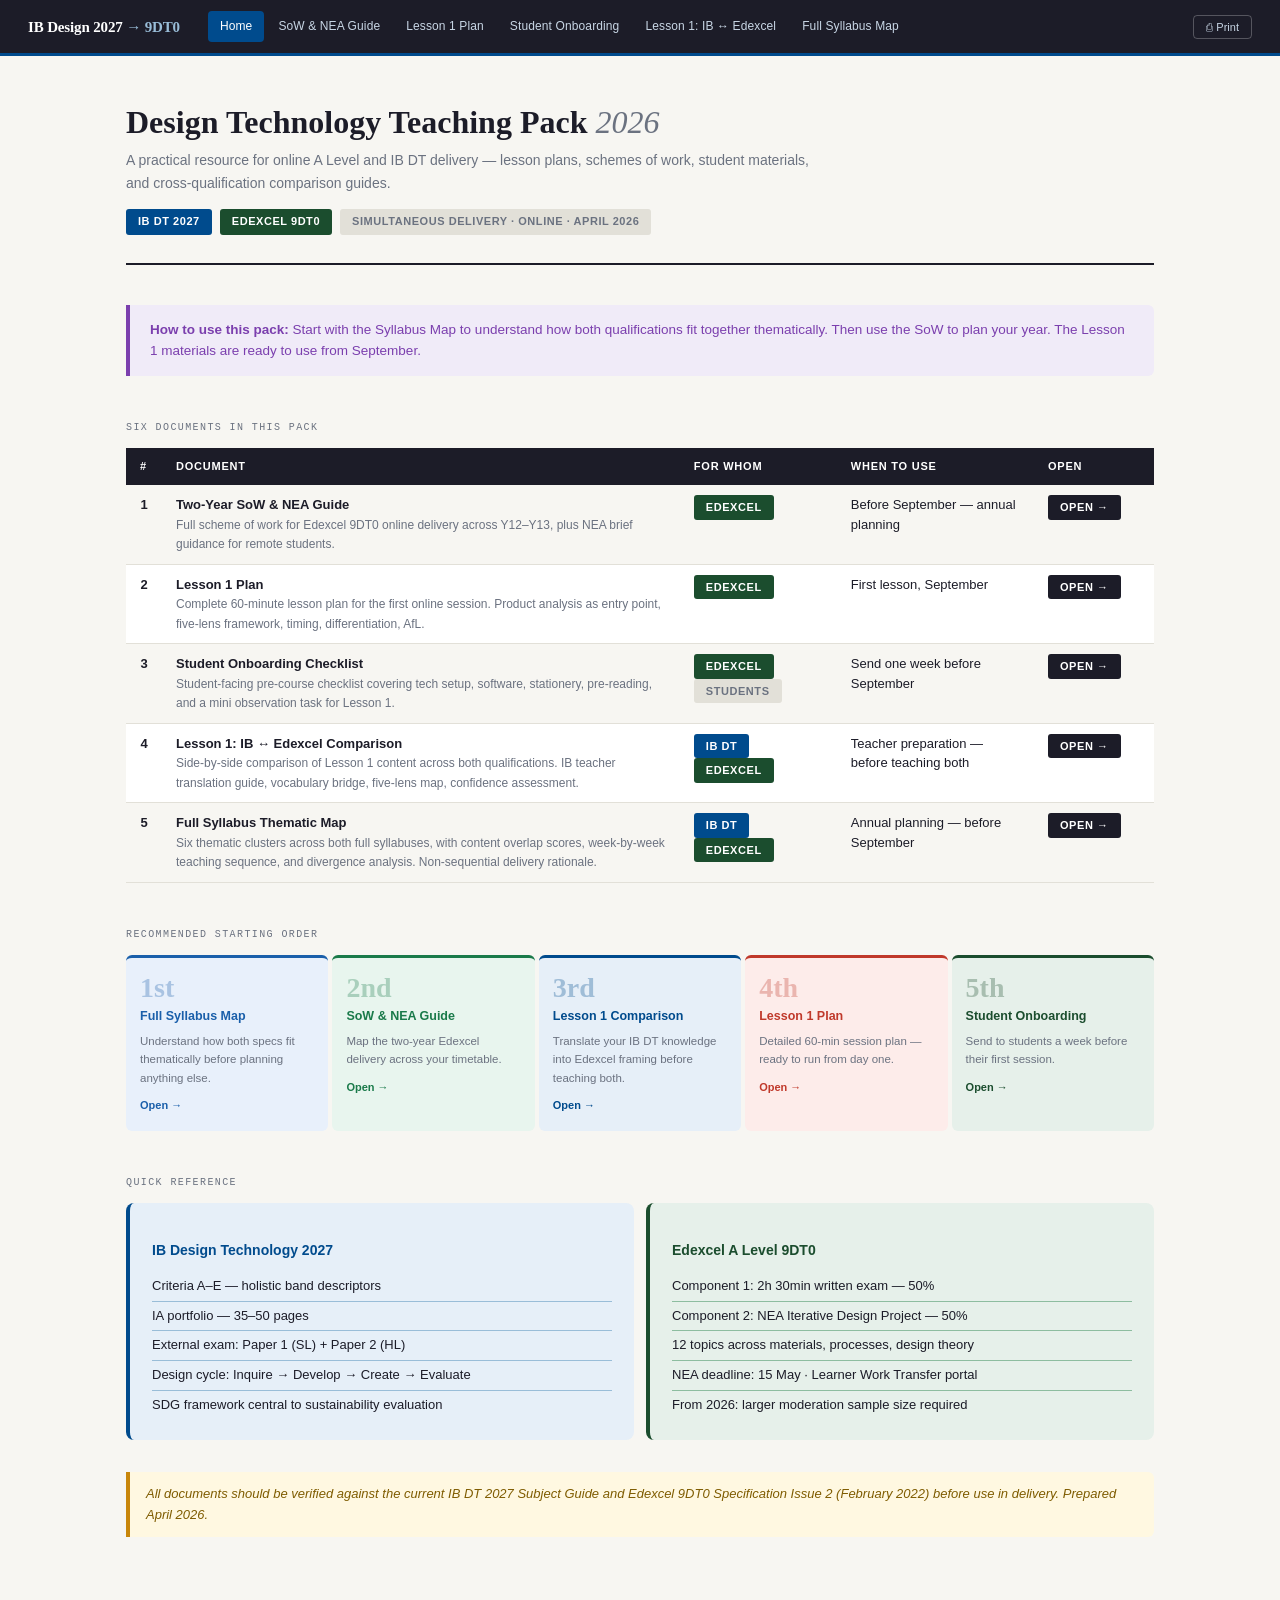
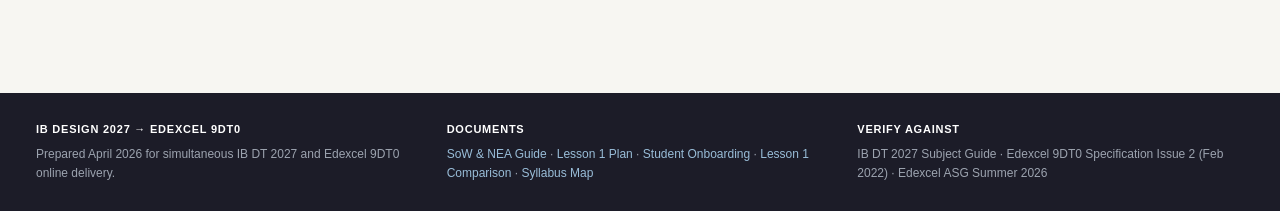
==== index.html @ 012bbffe "Add files via upload" ====
<!DOCTYPE html>
<html lang="en">
<head>
<meta charset="UTF-8">
<meta name="viewport" content="width=device-width, initial-scale=1.0">
<title>IB Design 2027 → Edexcel 9DT0 — Home</title>
<link rel="stylesheet" href="style.css">
</head>
<body>
<script src="nav.js"></script>

<div class="page">

  <div class="masthead">
    <h1>Design Technology Teaching Pack <em>2026</em></h1>
    <p class="sub">A practical resource for online A Level and IB DT delivery — lesson plans, schemes of work, student materials, and cross-qualification comparison guides.</p>
    <div class="masthead-badges">
      <span class="badge badge-ib">IB DT 2027</span>
      <span class="badge badge-edx">Edexcel 9DT0</span>
      <span class="badge badge-muted">Simultaneous delivery · Online · April 2026</span>
    </div>
  </div>

  <div class="intro-strip">
    <strong>How to use this pack:</strong> Start with the Syllabus Map to understand how both qualifications fit together thematically. Then use the SoW to plan your year. The Lesson 1 materials are ready to use from September.
  </div>

  <!-- Cards -->
  <div class="section-label">Six documents in this pack</div>

  <table>
    <thead>
      <tr>
        <th style="width:36px">#</th>
        <th>Document</th>
        <th>For whom</th>
        <th>When to use</th>
        <th style="width:120px">Open</th>
      </tr>
    </thead>
    <tbody>
      <tr>
        <td class="center"><strong>1</strong></td>
        <td>
          <strong>Two-Year SoW & NEA Guide</strong><br>
          <span style="font-size:12px;color:var(--muted)">Full scheme of work for Edexcel 9DT0 online delivery across Y12–Y13, plus NEA brief guidance for remote students.</span>
        </td>
        <td><span class="badge badge-edx">Edexcel</span></td>
        <td>Before September — annual planning</td>
        <td><a href="sow.html" class="badge badge-ink" style="text-decoration:none;">Open →</a></td>
      </tr>
      <tr>
        <td class="center"><strong>2</strong></td>
        <td>
          <strong>Lesson 1 Plan</strong><br>
          <span style="font-size:12px;color:var(--muted)">Complete 60-minute lesson plan for the first online session. Product analysis as entry point, five-lens framework, timing, differentiation, AfL.</span>
        </td>
        <td><span class="badge badge-edx">Edexcel</span></td>
        <td>First lesson, September</td>
        <td><a href="lesson1.html" class="badge badge-ink" style="text-decoration:none;">Open →</a></td>
      </tr>
      <tr>
        <td class="center"><strong>3</strong></td>
        <td>
          <strong>Student Onboarding Checklist</strong><br>
          <span style="font-size:12px;color:var(--muted)">Student-facing pre-course checklist covering tech setup, software, stationery, pre-reading, and a mini observation task for Lesson 1.</span>
        </td>
        <td><span class="badge badge-edx">Edexcel</span> <span class="badge badge-muted">Students</span></td>
        <td>Send one week before September</td>
        <td><a href="onboarding.html" class="badge badge-ink" style="text-decoration:none;">Open →</a></td>
      </tr>
      <tr>
        <td class="center"><strong>4</strong></td>
        <td>
          <strong>Lesson 1: IB ↔ Edexcel Comparison</strong><br>
          <span style="font-size:12px;color:var(--muted)">Side-by-side comparison of Lesson 1 content across both qualifications. IB teacher translation guide, vocabulary bridge, five-lens map, confidence assessment.</span>
        </td>
        <td><span class="badge badge-ib">IB DT</span> <span class="badge badge-edx">Edexcel</span></td>
        <td>Teacher preparation — before teaching both</td>
        <td><a href="lesson1-comparison.html" class="badge badge-ink" style="text-decoration:none;">Open →</a></td>
      </tr>
      <tr>
        <td class="center"><strong>5</strong></td>
        <td>
          <strong>Full Syllabus Thematic Map</strong><br>
          <span style="font-size:12px;color:var(--muted)">Six thematic clusters across both full syllabuses, with content overlap scores, week-by-week teaching sequence, and divergence analysis. Non-sequential delivery rationale.</span>
        </td>
        <td><span class="badge badge-ib">IB DT</span> <span class="badge badge-edx">Edexcel</span></td>
        <td>Annual planning — before September</td>
        <td><a href="syllabus-map.html" class="badge badge-ink" style="text-decoration:none;">Open →</a></td>
      </tr>
    </tbody>
  </table>

  <!-- Recommended reading order -->
  <div class="section-label">Recommended starting order</div>

  <div style="display:grid; grid-template-columns: repeat(5,1fr); gap:4px; margin-bottom:32px;">
    <div style="background:var(--c5s); border-radius:6px; padding:16px 14px; border-top:3px solid var(--c5);">
      <div style="font-family:var(--serif); font-size:28px; font-weight:700; color:var(--c5); opacity:0.3; line-height:1;">1st</div>
      <div style="font-size:12.5px; font-weight:700; margin:4px 0 6px; color:var(--c5);">Full Syllabus Map</div>
      <div style="font-size:11.5px; color:var(--muted);">Understand how both specs fit thematically before planning anything else.</div>
      <a href="syllabus-map.html" style="display:inline-block; margin-top:10px; font-size:11px; font-weight:700; color:var(--c5); text-decoration:none;">Open →</a>
    </div>
    <div style="background:var(--c3s); border-radius:6px; padding:16px 14px; border-top:3px solid var(--c3);">
      <div style="font-family:var(--serif); font-size:28px; font-weight:700; color:var(--c3); opacity:0.3; line-height:1;">2nd</div>
      <div style="font-size:12.5px; font-weight:700; margin:4px 0 6px; color:var(--c3);">SoW & NEA Guide</div>
      <div style="font-size:11.5px; color:var(--muted);">Map the two-year Edexcel delivery across your timetable.</div>
      <a href="sow.html" style="display:inline-block; margin-top:10px; font-size:11px; font-weight:700; color:var(--c3); text-decoration:none;">Open →</a>
    </div>
    <div style="background:var(--ib-soft); border-radius:6px; padding:16px 14px; border-top:3px solid var(--ib);">
      <div style="font-family:var(--serif); font-size:28px; font-weight:700; color:var(--ib); opacity:0.3; line-height:1;">3rd</div>
      <div style="font-size:12.5px; font-weight:700; margin:4px 0 6px; color:var(--ib);">Lesson 1 Comparison</div>
      <div style="font-size:11.5px; color:var(--muted);">Translate your IB DT knowledge into Edexcel framing before teaching both.</div>
      <a href="lesson1-comparison.html" style="display:inline-block; margin-top:10px; font-size:11px; font-weight:700; color:var(--ib); text-decoration:none;">Open →</a>
    </div>
    <div style="background:var(--c1s); border-radius:6px; padding:16px 14px; border-top:3px solid var(--c1);">
      <div style="font-family:var(--serif); font-size:28px; font-weight:700; color:var(--c1); opacity:0.3; line-height:1;">4th</div>
      <div style="font-size:12.5px; font-weight:700; margin:4px 0 6px; color:var(--c1);">Lesson 1 Plan</div>
      <div style="font-size:11.5px; color:var(--muted);">Detailed 60-min session plan — ready to run from day one.</div>
      <a href="lesson1.html" style="display:inline-block; margin-top:10px; font-size:11px; font-weight:700; color:var(--c1); text-decoration:none;">Open →</a>
    </div>
    <div style="background:var(--edx-soft); border-radius:6px; padding:16px 14px; border-top:3px solid var(--edx);">
      <div style="font-family:var(--serif); font-size:28px; font-weight:700; color:var(--edx); opacity:0.3; line-height:1;">5th</div>
      <div style="font-size:12.5px; font-weight:700; margin:4px 0 6px; color:var(--edx);">Student Onboarding</div>
      <div style="font-size:11.5px; color:var(--muted);">Send to students a week before their first session.</div>
      <a href="onboarding.html" style="display:inline-block; margin-top:10px; font-size:11px; font-weight:700; color:var(--edx); text-decoration:none;">Open →</a>
    </div>
  </div>

  <!-- Key facts -->
  <div class="section-label">Quick reference</div>
  <div style="display:grid; grid-template-columns:1fr 1fr; gap:12px; margin-bottom:32px;">
    <div style="background:var(--ib-soft); border-radius:8px; padding:20px 22px; border-left:4px solid var(--ib);">
      <h4 style="color:var(--ib); margin-bottom:10px; font-size:14px;">IB Design Technology 2027</h4>
      <ul style="list-style:none; font-size:13px;">
        <li style="padding:4px 0; border-bottom:1px solid var(--ib-mid);">Criteria A–E — holistic band descriptors</li>
        <li style="padding:4px 0; border-bottom:1px solid var(--ib-mid);">IA portfolio — 35–50 pages</li>
        <li style="padding:4px 0; border-bottom:1px solid var(--ib-mid);">External exam: Paper 1 (SL) + Paper 2 (HL)</li>
        <li style="padding:4px 0; border-bottom:1px solid var(--ib-mid);">Design cycle: Inquire → Develop → Create → Evaluate</li>
        <li style="padding:4px 0;">SDG framework central to sustainability evaluation</li>
      </ul>
    </div>
    <div style="background:var(--edx-soft); border-radius:8px; padding:20px 22px; border-left:4px solid var(--edx);">
      <h4 style="color:var(--edx); margin-bottom:10px; font-size:14px;">Edexcel A Level 9DT0</h4>
      <ul style="list-style:none; font-size:13px;">
        <li style="padding:4px 0; border-bottom:1px solid var(--edx-mid);">Component 1: 2h 30min written exam — 50%</li>
        <li style="padding:4px 0; border-bottom:1px solid var(--edx-mid);">Component 2: NEA Iterative Design Project — 50%</li>
        <li style="padding:4px 0; border-bottom:1px solid var(--edx-mid);">12 topics across materials, processes, design theory</li>
        <li style="padding:4px 0; border-bottom:1px solid var(--edx-mid);">NEA deadline: 15 May · Learner Work Transfer portal</li>
        <li style="padding:4px 0;">From 2026: larger moderation sample size required</li>
      </ul>
    </div>
  </div>

  <div class="note">All documents should be verified against the current IB DT 2027 Subject Guide and Edexcel 9DT0 Specification Issue 2 (February 2022) before use in delivery. Prepared April 2026.</div>

</div>

<footer class="site-footer">
  <div><strong>IB Design 2027 → Edexcel 9DT0</strong>Prepared April 2026 for simultaneous IB DT 2027 and Edexcel 9DT0 online delivery.</div>
  <div><strong>Documents</strong><a href="sow.html">SoW & NEA Guide</a> · <a href="lesson1.html">Lesson 1 Plan</a> · <a href="onboarding.html">Student Onboarding</a> · <a href="lesson1-comparison.html">Lesson 1 Comparison</a> · <a href="syllabus-map.html">Syllabus Map</a></div>
  <div><strong>Verify against</strong>IB DT 2027 Subject Guide · Edexcel 9DT0 Specification Issue 2 (Feb 2022) · Edexcel ASG Summer 2026</div>
</footer>

</body>
</html>
---- style.css ----
/* ── Reset & base ── */
*, *::before, *::after { box-sizing: border-box; margin: 0; padding: 0; }

:root {
  --bg:         #F7F6F2;
  --white:      #FFFFFF;
  --ink:        #1C1C28;
  --muted:      #6B7280;
  --rule:       #E2E0D8;
  --ib:         #004B8D;
  --ib-soft:    #E6EFF8;
  --ib-mid:     #99BDD8;
  --edx:        #1B4D2E;
  --edx-soft:   #E6F0EA;
  --edx-mid:    #8DBDA0;
  --c1:         #C0392B;  --c1s: #FDECEA;
  --c2:         #7B3FAE;  --c2s: #F3EEF9;
  --c3:         #1A7A4A;  --c3s: #E8F5EE;
  --c4:         #C8680A;  --c4s: #FEF3E6;
  --c5:         #1A5FAA;  --c5s: #E8F0FB;
  --c6:         #4A4A6A;  --c6s: #EEEEF4;
  --gold:       #C8860A;
  --nav-h:      56px;
  --serif:      Georgia, 'Times New Roman', serif;
  --sans:       -apple-system, BlinkMacSystemFont, 'Segoe UI', Helvetica, Arial, sans-serif;
  --mono:       'Courier New', Courier, monospace;
}

html { scroll-behavior: smooth; }

body {
  font-family: var(--sans);
  background: var(--bg);
  color: var(--ink);
  font-size: 14px;
  line-height: 1.6;
  padding-top: var(--nav-h);
}

/* ── Nav ── */
.site-nav {
  position: fixed;
  top: 0; left: 0; right: 0;
  height: var(--nav-h);
  background: var(--ink);
  z-index: 100;
  display: flex;
  align-items: center;
  padding: 0 28px;
  gap: 0;
  border-bottom: 3px solid var(--ib);
}
.nav-brand {
  font-family: var(--serif);
  font-size: 15px;
  font-weight: 700;
  color: #fff;
  text-decoration: none;
  white-space: nowrap;
  margin-right: 28px;
  letter-spacing: -0.01em;
}
.nav-brand span { color: var(--ib-mid); }
.nav-links {
  display: flex;
  gap: 2px;
  overflow-x: auto;
  scrollbar-width: none;
  flex: 1;
}
.nav-links::-webkit-scrollbar { display: none; }
.nav-links a {
  color: #C8D6E5;
  text-decoration: none;
  font-size: 12px;
  font-weight: 500;
  padding: 6px 12px;
  border-radius: 4px;
  white-space: nowrap;
  transition: background 0.15s, color 0.15s;
  letter-spacing: 0.01em;
}
.nav-links a:hover { background: rgba(255,255,255,0.1); color: #fff; }
.nav-links a.active { background: var(--ib); color: #fff; }
.nav-print {
  margin-left: auto;
  padding-left: 16px;
  flex-shrink: 0;
}
.nav-print button {
  background: none;
  border: 1px solid rgba(255,255,255,0.25);
  color: #C8D6E5;
  font-size: 11px;
  padding: 5px 12px;
  border-radius: 4px;
  cursor: pointer;
  font-family: var(--sans);
  transition: all 0.15s;
}
.nav-print button:hover { border-color: #fff; color: #fff; }

/* ── Page shell ── */
.page { max-width: 1100px; margin: 0 auto; padding: 48px 36px 80px; }
.page-wide { max-width: 1200px; margin: 0 auto; padding: 48px 36px 80px; }

/* ── Masthead ── */
.masthead { margin-bottom: 40px; padding-bottom: 28px; border-bottom: 2.5px solid var(--ink); }
.masthead h1 {
  font-family: var(--serif);
  font-size: 32px;
  font-weight: 700;
  line-height: 1.15;
  color: var(--ink);
  margin-bottom: 8px;
}
.masthead h1 em { font-style: italic; color: var(--muted); font-weight: normal; }
.masthead .sub {
  font-size: 14px;
  color: var(--muted);
  margin-bottom: 14px;
  max-width: 700px;
}
.masthead-badges { display: flex; gap: 8px; flex-wrap: wrap; align-items: center; }
.badge {
  display: inline-block;
  padding: 4px 12px;
  border-radius: 3px;
  font-size: 11px;
  font-weight: 700;
  letter-spacing: 0.05em;
  text-transform: uppercase;
}
.badge-ib  { background: var(--ib);  color: #fff; }
.badge-edx { background: var(--edx); color: #fff; }
.badge-ink { background: var(--ink); color: #fff; }
.badge-muted { background: var(--rule); color: var(--muted); }
.badge-c1 { background: var(--c1); color: #fff; }
.badge-c2 { background: var(--c2); color: #fff; }
.badge-c3 { background: var(--c3); color: #fff; }
.badge-c4 { background: var(--c4); color: #fff; }
.badge-c5 { background: var(--c5); color: #fff; }
.badge-c6 { background: var(--c6); color: #fff; }

/* ── Section labels ── */
.section-label {
  font-family: var(--mono);
  font-size: 10px;
  letter-spacing: 0.14em;
  text-transform: uppercase;
  color: var(--muted);
  margin-bottom: 12px;
  margin-top: 44px;
}

/* ── Headings ── */
h2 { font-family: var(--serif); font-size: 24px; font-weight: 700; color: var(--ink); margin: 36px 0 12px; line-height: 1.2; }
h3 { font-size: 17px; font-weight: 700; color: var(--ib); margin: 24px 0 8px; }
h4 { font-size: 14px; font-weight: 700; color: var(--ink); margin: 16px 0 6px; }

/* ── Body text ── */
p { margin-bottom: 12px; font-size: 14px; line-height: 1.65; }
p:last-child { margin-bottom: 0; }

/* ── Note blocks ── */
.note {
  border-left: 4px solid var(--gold);
  background: #FFF8E1;
  padding: 12px 16px;
  border-radius: 0 6px 6px 0;
  font-size: 13px;
  font-style: italic;
  color: #7F5C00;
  margin: 16px 0;
}
.note-ib  { border-color: var(--ib);  background: var(--ib-soft);  color: var(--ib);  font-style: normal; font-size: 12.5px; padding: 10px 14px; border-radius: 0 4px 4px 0; }
.note-edx { border-color: var(--edx); background: var(--edx-soft); color: var(--edx); font-style: normal; font-size: 12.5px; padding: 10px 14px; border-radius: 0 4px 4px 0; }

/* ── Intro strip ── */
.intro-strip {
  background: #F0EBF8;
  border-left: 4px solid var(--c2);
  padding: 14px 20px;
  border-radius: 0 6px 6px 0;
  margin-bottom: 32px;
  font-size: 13.5px;
  color: var(--c2);
  font-weight: 500;
}

/* ── Tables ── */
.tbl-wrap { overflow-x: auto; margin: 16px 0 24px; border-radius: 6px; }
table { width: 100%; border-collapse: collapse; font-size: 13px; }
thead th {
  background: var(--ink);
  color: #fff;
  padding: 10px 14px;
  text-align: left;
  font-size: 11px;
  font-weight: 700;
  text-transform: uppercase;
  letter-spacing: 0.07em;
  white-space: nowrap;
}
thead th.th-ib  { background: var(--ib); }
thead th.th-edx { background: var(--edx); }
tbody td { padding: 10px 14px; vertical-align: top; border-bottom: 1px solid var(--rule); line-height: 1.5; }
tbody tr:nth-child(even) td { background: var(--white); }
tbody tr:nth-child(odd) td  { background: var(--bg); }
tbody tr:hover td { background: #EFEFEB; }
td.td-ib  { background: var(--ib-soft) !important; }
td.td-edx { background: var(--edx-soft) !important; }
td strong { font-weight: 600; }
td.center { text-align: center; }

/* ── Two-col qual tables ── */
.qual-table { display: grid; grid-template-columns: 1fr 1fr; gap: 3px; margin: 16px 0 24px; }
.qual-col { padding: 16px 18px; }
.qual-col.ib-col  { background: var(--ib-soft); }
.qual-col.edx-col { background: var(--edx-soft); }
.qual-col-header {
  display: inline-block;
  font-size: 10px; font-weight: 700;
  text-transform: uppercase; letter-spacing: 0.08em;
  padding: 3px 10px; border-radius: 3px;
  margin-bottom: 10px;
}
.qual-col-header.ib-h  { background: var(--ib);  color: #fff; }
.qual-col-header.edx-h { background: var(--edx); color: #fff; }
.qual-col ul { list-style: none; }
.qual-col ul li { padding: 3px 0 3px 16px; position: relative; font-size: 13px; line-height: 1.45; border-bottom: 1px solid rgba(0,0,0,0.06); }
.qual-col ul li:last-child { border-bottom: none; }
.qual-col ul li::before { content: '—'; position: absolute; left: 0; opacity: 0.35; font-size: 11px; }

/* ── Overlap badge ── */
.overlap-bar {
  display: flex;
  align-items: center;
  gap: 16px;
  background: var(--white);
  border: 1px solid var(--rule);
  border-radius: 6px;
  padding: 14px 20px;
  margin: 8px 0 24px;
}
.overlap-score { font-family: var(--serif); font-size: 36px; font-weight: 700; line-height: 1; flex-shrink: 0; }
.overlap-info { flex: 1; }
.overlap-info strong { display: block; font-size: 13px; margin-bottom: 3px; }
.overlap-info p { font-size: 12.5px; color: var(--muted); margin: 0; }
.overlap-tag {
  display: inline-block; font-size: 11px; font-weight: 700;
  padding: 5px 12px; border-radius: 4px; flex-shrink: 0;
}
.teach-once     { background: #D1FAE5; color: #065F46; }
.teach-adapt    { background: #FEF3CD; color: #92400E; }
.teach-separate { background: #FEE2E2; color: #991B1B; }

/* ── Checklist ── */
.checklist-section { margin-bottom: 32px; }
.checklist-section h3 { margin-bottom: 12px; }
.check-table { width: 100%; border-collapse: collapse; }
.check-table td { padding: 10px 14px; border-bottom: 1px solid var(--rule); vertical-align: top; font-size: 13.5px; }
.check-table tr:nth-child(even) td { background: var(--white); }
.check-table td.check-box { width: 36px; text-align: center; font-size: 18px; color: var(--muted); }
.check-table td .item-title { font-weight: 700; font-size: 13.5px; margin-bottom: 3px; }
.check-table td .item-detail { font-size: 12px; color: var(--muted); font-style: italic; }

/* ── Timing table ── */
.time-col { white-space: nowrap; font-family: var(--mono); font-size: 12px; color: var(--muted); width: 110px; }
.phase-col { font-weight: 700; width: 160px; }

/* ── Card grids ── */
.card-grid { display: grid; grid-template-columns: repeat(3, 1fr); gap: 12px; margin: 16px 0 24px; }
.card { background: var(--white); border: 1px solid var(--rule); border-radius: 8px; padding: 18px; }
.card h4 { margin-top: 0; }
.card ul { padding-left: 16px; font-size: 13px; }
.card ul li { margin-bottom: 4px; }
.card.high   { border-top: 3px solid #10B981; }
.card.medium { border-top: 3px solid #F59E0B; }
.card.low    { border-top: 3px solid #EF4444; }

/* ── Sequence strip ── */
.seq-strip { display: grid; grid-template-columns: repeat(6,1fr); gap: 4px; margin: 12px 0; }
.seq-card { border-radius: 6px; padding: 14px 12px; }
.seq-card .seq-n { font-family: var(--serif); font-size: 30px; font-weight: 700; line-height: 1; opacity: 0.2; }
.seq-card .seq-t { font-size: 12px; font-weight: 700; line-height: 1.3; margin: 4px 0; }
.seq-card .seq-w { font-size: 10.5px; font-family: var(--mono); opacity: 0.65; }
.seq-card .seq-pct { display: inline-block; margin-top: 8px; font-size: 10px; font-weight: 700; padding: 3px 8px; border-radius: 3px; color: #fff; }

/* ── Lens grid ── */
.lens-grid { display: grid; grid-template-columns: repeat(5,1fr); gap: 8px; margin: 12px 0 24px; }
.lens-card { border-radius: 8px; padding: 14px; }
.lens-card h4 { font-size: 12.5px; margin-bottom: 6px; }
.lens-card p  { font-size: 11.5px; color: var(--muted); margin-bottom: 6px; }
.lens-ref { display: inline-block; font-size: 10.5px; font-weight: 600; padding: 3px 8px; border-radius: 3px; margin-top: 3px; }
.lens-ib-ref  { background: var(--ib-mid);  color: var(--ib); }
.lens-edx-ref { background: var(--edx-mid); color: var(--edx); }

/* ── Vocab bridge ── */
.vocab-grid { display: grid; grid-template-columns: 1fr 32px 1fr; align-items: center; gap: 0; margin: 12px 0 24px; }
.vocab-ib  { padding: 8px 14px; background: var(--ib-soft);  color: var(--ib);  font-weight: 600; font-size: 13px; border-radius: 4px; }
.vocab-edx { padding: 8px 14px; background: var(--edx-soft); color: var(--edx); font-weight: 600; font-size: 13px; border-radius: 4px; }
.vocab-arr { text-align: center; color: var(--muted); font-size: 16px; }
.vocab-divider { grid-column: 1/-1; height: 3px; }
.vocab-hdr { font-size: 10.5px; font-weight: 700; text-transform: uppercase; letter-spacing: 0.08em; padding: 6px 14px; }

/* ── Compare table (Lesson 1 comparison) ── */
.col-headers { display: grid; grid-template-columns: 160px 1fr 1fr 1fr; gap: 2px; margin-bottom: 2px; }
.col-hdr { padding: 10px 14px; font-size: 11px; font-weight: 700; letter-spacing: 0.06em; text-transform: uppercase; border-radius: 6px 6px 0 0; }
.col-hdr.aspect-h { background: var(--ink); color: #fff; }
.col-hdr.ib-h     { background: var(--ib);  color: #fff; margin-left: 2px; }
.col-hdr.edx-h    { background: var(--edx); color: #fff; margin-left: 2px; }
.col-hdr.bridge-h { background: #5B3A8C;    color: #fff; margin-left: 2px; }
.cmp-row { display: grid; grid-template-columns: 160px 1fr 1fr 1fr; gap: 2px; margin-bottom: 2px; }
.cmp-cell { padding: 14px 16px; font-size: 13px; line-height: 1.5; }
.cmp-aspect { background: #F3F4F6; font-weight: 700; font-size: 12.5px; display: flex; align-items: center; }
.cmp-ib     { background: var(--ib-soft); }
.cmp-edx    { background: var(--edx-soft); }
.cmp-bridge { background: #F0EBF8; }
.tag {
  display: inline-block; font-size: 10px; font-weight: 700;
  letter-spacing: 0.05em; text-transform: uppercase;
  padding: 2px 7px; border-radius: 3px; margin-bottom: 6px;
}
.tag-match  { background: #D1FAE5; color: #065F46; }
.tag-adapt  { background: #FEF3CD; color: #92400E; }
.tag-new    { background: #FEE2E2; color: #991B1B; }

/* ── Diverge grid ── */
.diverge-grid { display: grid; grid-template-columns: 1fr 1fr; gap: 12px; margin: 16px 0; }
.diverge-card { background: var(--white); border: 1px solid var(--rule); border-radius: 8px; padding: 18px 20px; }
.diverge-card h4 { font-size: 13.5px; margin-bottom: 10px; padding-bottom: 8px; border-bottom: 2px solid; }
.diverge-card.ib-dc  h4 { color: var(--ib);  border-color: var(--ib-mid); }
.diverge-card.edx-dc h4 { color: var(--edx); border-color: var(--edx-mid); }
.diverge-card ul { list-style: none; }
.diverge-card ul li { font-size: 13px; padding: 6px 0 6px 18px; position: relative; border-bottom: 1px solid var(--rule); }
.diverge-card ul li:last-child { border-bottom: none; }
.diverge-card ul li::before { content: '↳'; position: absolute; left: 0; opacity: 0.4; }

/* ── Footer ── */
.site-footer {
  background: var(--ink);
  color: #9CA3AF;
  font-size: 12px;
  padding: 28px 36px;
  margin-top: 60px;
  display: grid;
  grid-template-columns: 1fr 1fr 1fr;
  gap: 24px;
}
.site-footer strong { display: block; color: #fff; font-size: 11px; text-transform: uppercase; letter-spacing: 0.07em; margin-bottom: 6px; }
.site-footer a { color: var(--ib-mid); text-decoration: none; }
.site-footer a:hover { color: #fff; }

/* ── Print ── */
@media print {
  .site-nav, .site-footer, .nav-print { display: none !important; }
  body { padding-top: 0; background: white; font-size: 11.5px; }
  .page, .page-wide { padding: 16px 20px; max-width: 100%; }
  .masthead h1 { font-size: 22px; }
  h2 { font-size: 18px; }
  .seq-strip { grid-template-columns: repeat(6,1fr); }
  .card-grid { grid-template-columns: repeat(3,1fr); }
  .lens-grid { grid-template-columns: repeat(5,1fr); }
  .qual-table { page-break-inside: avoid; }
  .cmp-row { page-break-inside: avoid; }
  table { page-break-inside: auto; }
  tr { page-break-inside: avoid; }
  thead { display: table-header-group; }
  .tbl-wrap { overflow: visible; }
  a[href]::after { content: none !important; }
  .intro-strip { border: 1px solid #ccc; }
}
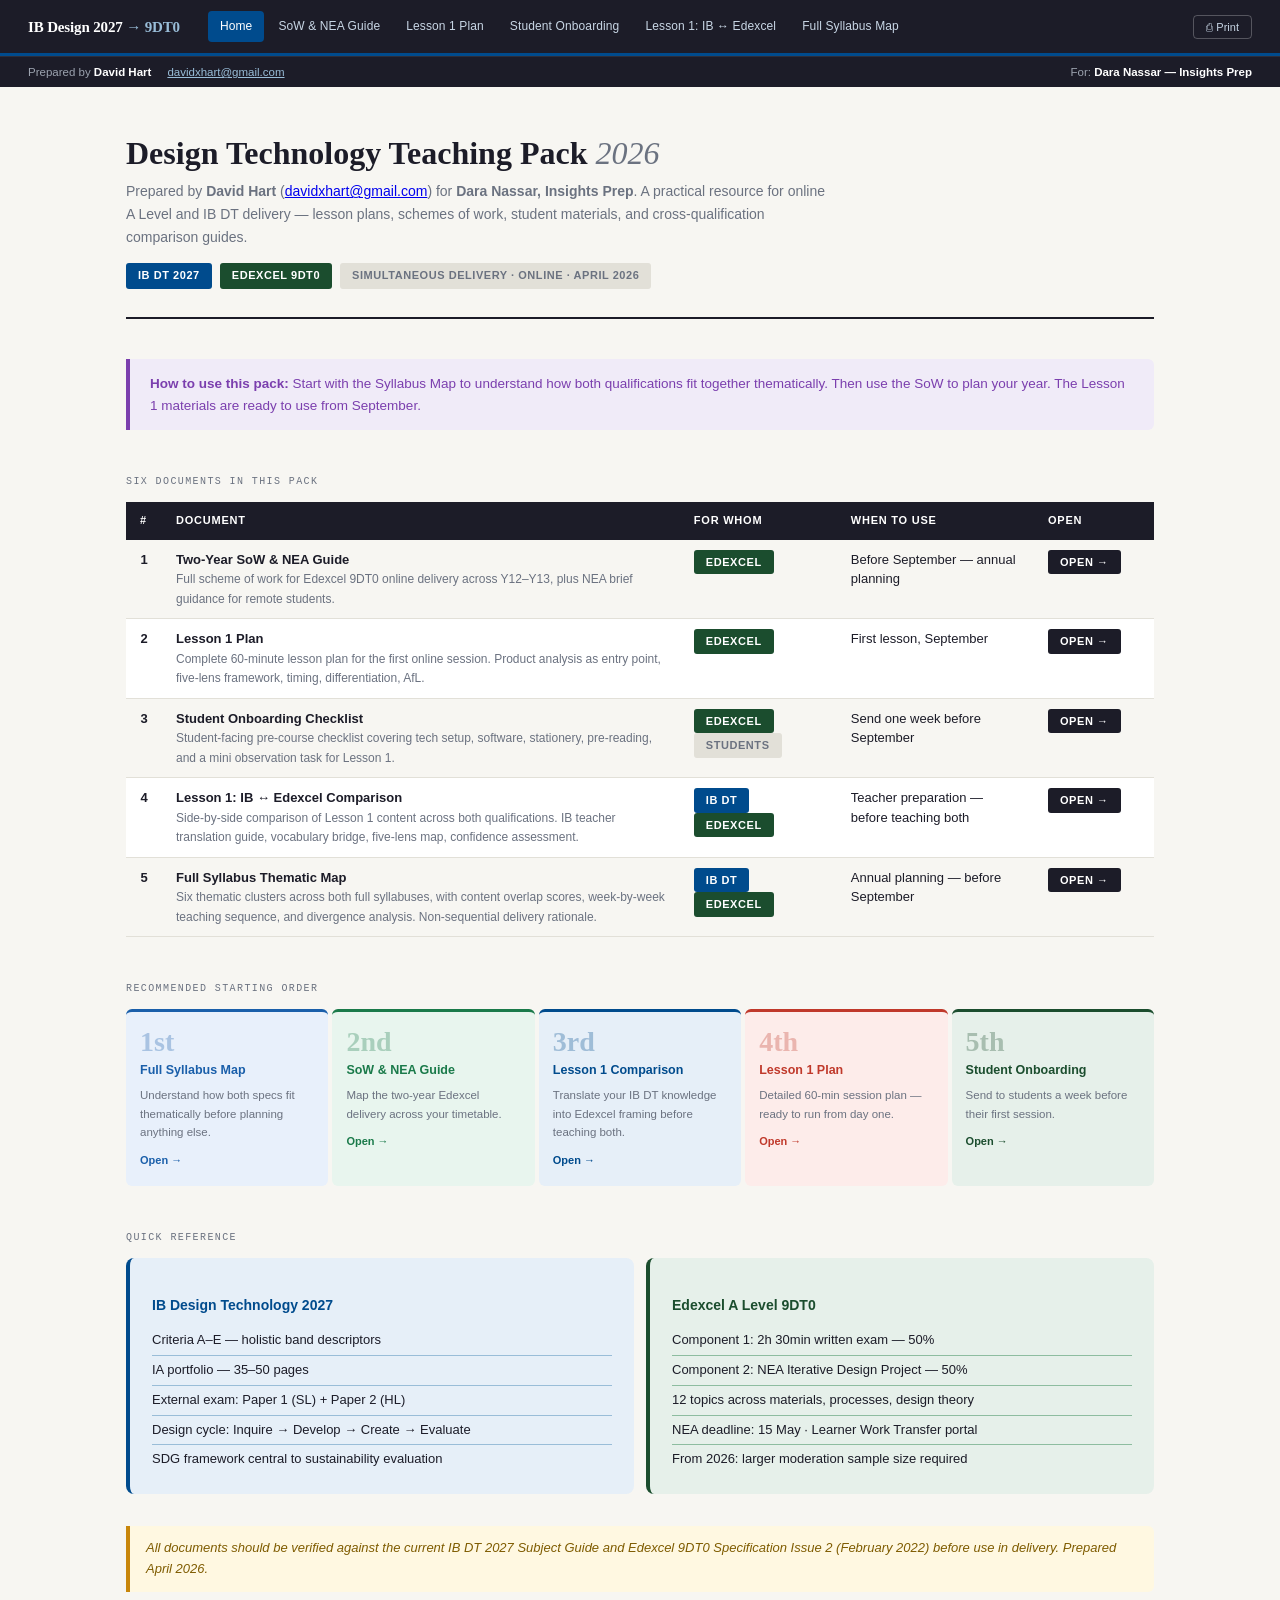
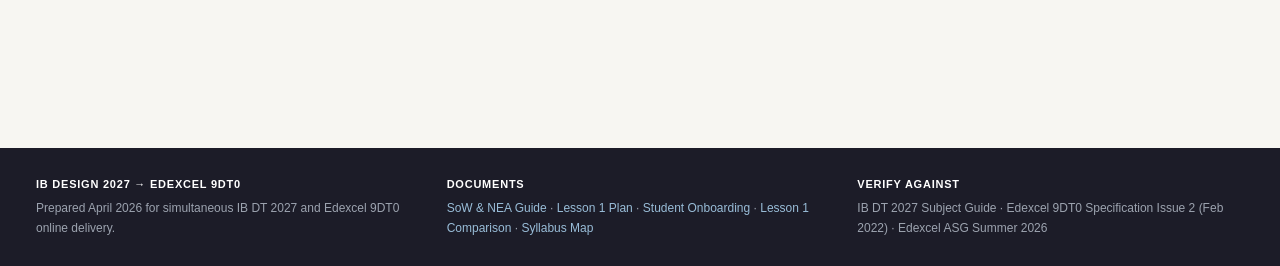
==== commit c8fc35fd: "Add files via upload" ====
--- a/index.html
+++ b/index.html
@@ -8,12 +8,13 @@
 </head>
 <body>
 <script src="nav.js"></script>
+<div style="background:#1C1C28;border-top:1px solid rgba(255,255,255,0.08);padding:6px 28px;font-size:11.5px;color:#9CA3AF;display:flex;gap:16px;align-items:center;"><span>Prepared by <strong style="color:#fff">David Hart</strong></span><a href="mailto:davidxhart@gmail.com" style="color:#99BDD8;">davidxhart@gmail.com</a><span style="margin-left:auto;">For: <strong style="color:#fff">Dara Nassar — Insights Prep</strong></span></div>
 
 <div class="page">
 
   <div class="masthead">
     <h1>Design Technology Teaching Pack <em>2026</em></h1>
-    <p class="sub">A practical resource for online A Level and IB DT delivery — lesson plans, schemes of work, student materials, and cross-qualification comparison guides.</p>
+    <p class="sub">Prepared by <strong>David Hart</strong> (<a href="mailto:davidxhart@gmail.com">davidxhart@gmail.com</a>) for <strong>Dara Nassar, Insights Prep</strong>. A practical resource for online A Level and IB DT delivery — lesson plans, schemes of work, student materials, and cross-qualification comparison guides.</p>
     <div class="masthead-badges">
       <span class="badge badge-ib">IB DT 2027</span>
       <span class="badge badge-edx">Edexcel 9DT0</span>
